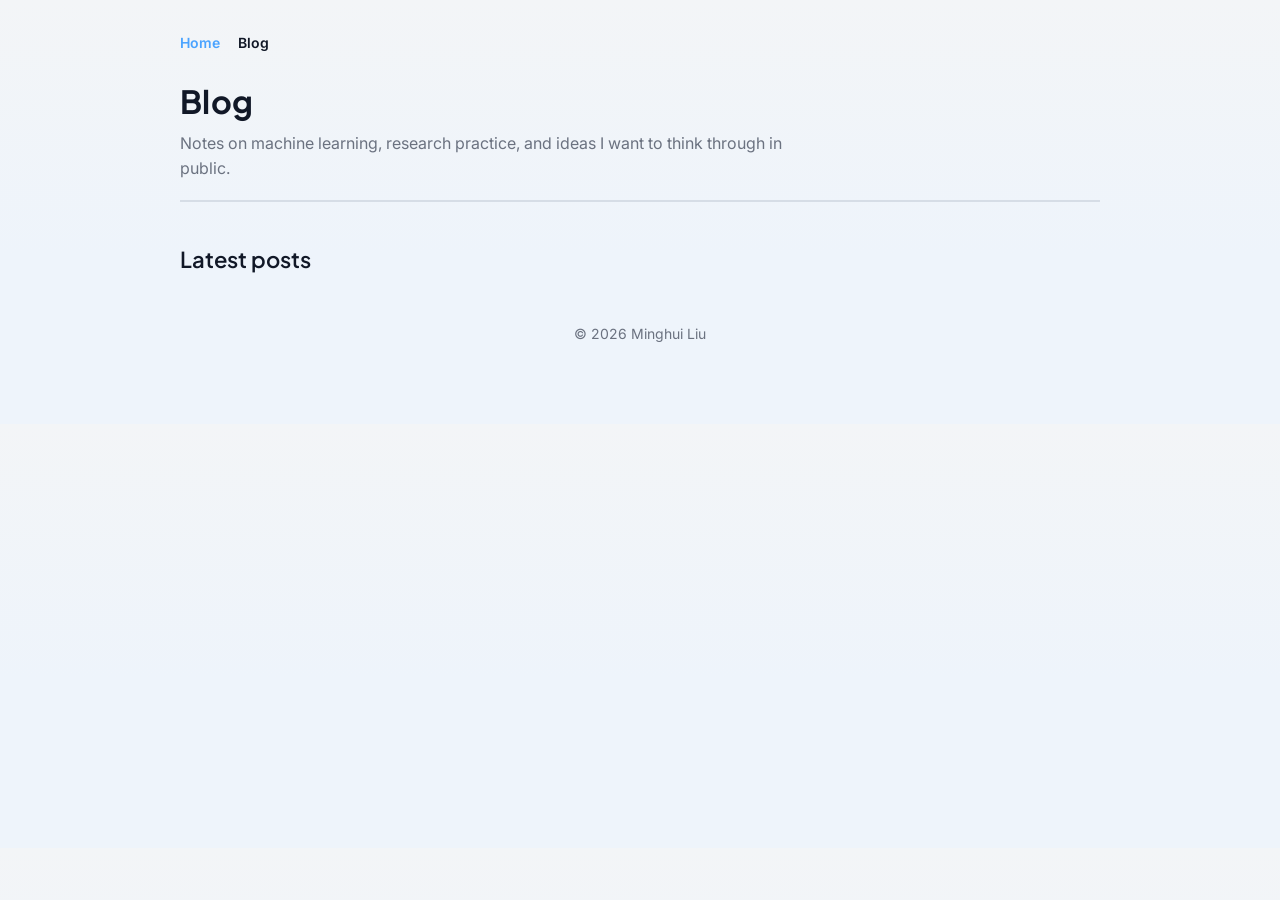
==== blog/index.html @ 13716c1e "Add beta-opsd paper, add blog index page, remove not used stylesheets" ====
<!DOCTYPE html>
<html lang="en">
<head>
  <meta charset="UTF-8" />
  <meta name="viewport" content="width=device-width, initial-scale=1" />
  <meta name="description" content="Notes on machine learning, research, and building reliable AI systems by Minghui Liu." />
  <title>Blog · Minghui Liu</title>
  <link rel="stylesheet" href="../styles.css" />
</head>
<body>
  <header class="page-header">
    <nav class="site-nav" aria-label="Primary navigation">
      <a href="../">Home</a>
      <a href="./" aria-current="page">Blog</a>
    </nav>
    <h1 class="page-title">Blog</h1>
    <p class="page-description">Notes on machine learning, research practice, and ideas I want to think through in public.</p>
  </header>

  <main>
    <section class="block" aria-labelledby="posts-heading">
      <h2 id="posts-heading">Latest posts</h2>
      <ol class="post-list">
        <!-- <li class="post-card">
          <time datetime="2026-08-12">August 12, 2026</time>
          <div>
            <h2><a href="building-better-evaluations.html">Building Better Evaluations for Reasoning Models</a><span class="draft-label">Preview</span></h2>
            <p class="post-summary">A practical sketch of what makes an evaluation informative, reproducible, and difficult to game.</p>
          </div>
        </li>
        <li class="post-card">
          <time datetime="2026-07-29">July 29, 2026</time>
          <div>
            <h2><a href="research-notes-that-compound.html">Research Notes That Compound Over Time</a><span class="draft-label">Preview</span></h2>
            <p class="post-summary">A lightweight system for turning daily experiments and questions into durable research context.</p>
          </div>
        </li>
        <li class="post-card">
          <time datetime="2026-07-10">July 10, 2026</time>
          <div>
            <h2><a href="why-efficiency-changes-behavior.html">Why Efficiency Changes Model Behavior</a><span class="draft-label">Preview</span></h2>
            <p class="post-summary">Some early intuitions about why inference constraints should be treated as part of a model's behavior.</p>
          </div>
        </li> -->
      </ol>
    </section>
  </main>

  <footer class="site-footer">
    <p>&copy; <span id="year"></span> Minghui Liu</p>
  </footer>
  <script src="../script.js"></script>
</body>
</html>
---- styles.css ----
@import url("https://fonts.googleapis.com/css2?family=Inter:wght@400;500;600;700&family=Plus+Jakarta+Sans:wght@400;600;700&display=swap");

:root {
  --bg: #f7f7f5;
  --fg: #141414;
  --muted: #5a5a5a;
  --accent: #1f6feb;
  --card: #ffffff;
  --border: #e0e0de;
  --font: "Helvetica Neue", Arial, sans-serif;
}

* {
  box-sizing: border-box;
}

body {
  margin: 0;
  font-family: var(--font);
  color: var(--fg);
  background: radial-gradient(circle at 20% 20%, rgba(31, 111, 235, 0.05), transparent 25%),
    radial-gradient(circle at 80% 0%, rgba(20, 20, 20, 0.06), transparent 35%),
    var(--bg);
  line-height: 1.6;
  padding: 32px 18px 64px;
}

a {
  color: var(--accent);
  text-decoration: none;
}

a:hover,
a:focus {
  text-decoration: underline;
}

main,
.site-header,
.site-footer {
  max-width: 760px;
  margin: 0 auto;
}

.site-header {
  display: flex;
  flex-direction: column;
  gap: 18px;
  padding: 24px;
  background: var(--card);
  border: 1px solid var(--border);
  border-radius: 16px;
  box-shadow: 0 12px 30px rgba(0, 0, 0, 0.04);
}

.theme-switcher {
  display: flex;
  align-items: center;
  justify-content: flex-end;
  gap: 8px;
  color: var(--muted);
  font-size: 14px;
}

.theme-switcher label {
  font-weight: 600;
}

.theme-switcher select {
  border: 1px solid var(--border);
  border-radius: 10px;
  padding: 7px 10px;
  background: var(--card);
  color: var(--fg);
  font: inherit;
  cursor: pointer;
}

.profile {
  display: grid;
  grid-template-columns: 160px 1fr;
  gap: 18px;
  align-items: center;
}

.profile__photo {
  width: 160px;
  height: 160px;
  border-radius: 16px;
  object-fit: cover;
  border: 1px solid var(--border);
}

.profile__name {
  margin: 0 0 4px;
  font-size: 32px;
}

.profile__title,
.profile__contact {
  margin: 2px 0;
  color: var(--muted);
}

.profile__intro {
  margin: 0;
  color: var(--fg);
}

.profile__links {
  display: flex;
  flex-wrap: wrap;
  gap: 10px;
  justify-content: center;
  align-items: center;
  margin: 0;
  color: var(--muted);
  font-size: 15px;
}

.block {
  margin-top: 24px;
  padding: 24px;
  background: var(--card);
  border: 1px solid var(--border);
  border-radius: 16px;
  box-shadow: 0 10px 24px rgba(0, 0, 0, 0.035);
}

.block h2 {
  margin: 0;
  font-size: 22px;
}

.block__header {
  display: flex;
  align-items: center;
  justify-content: space-between;
  gap: 12px;
  margin-bottom: 12px;
}

.filter-bar {
  display: flex;
  align-items: center;
  gap: 10px;
  margin-bottom: 12px;
  flex-wrap: wrap;
  color: var(--muted);
  font-size: 14px;
}

.filter-bar__label {
  font-weight: 600;
}

.filter-bar__buttons {
  display: flex;
  gap: 8px;
  flex-wrap: wrap;
}

.filter-btn {
  border: 1px solid var(--border);
  background: #fff;
  padding: 6px 10px;
  border-radius: 10px;
  cursor: pointer;
  color: var(--fg);
  font-size: 14px;
  transition: background 0.2s ease, border-color 0.2s ease, transform 0.2s ease;
}

.filter-btn:hover,
.filter-btn:focus {
  background: #eef3fb;
}

.filter-btn.is-active {
  background: #e6efff;
  border-color: #c8dbff;
}

.pill-list {
  display: flex;
  flex-wrap: wrap;
  gap: 10px;
  list-style: none;
  padding: 0;
  margin: 12px 0 0;
}

.pill-list li {
  padding: 8px 12px;
  border-radius: 20px;
  background: #eef3fb;
  color: #0c3c83;
  border: 1px solid #d7e4fb;
  font-size: 14px;
}

.timeline {
  list-style: none;
  padding: 0;
  margin: 12px 0 0;
  display: grid;
  gap: 8px;
}

.timeline li {
  display: grid;
  grid-template-columns: 96px 1fr;
  gap: 10px;
  padding: 10px;
  border: 1px solid var(--border);
  border-radius: 12px;
  background: #fbfbfa;
  font-size: 14px;
}

.timeline__date {
  font-weight: 600;
  color: var(--muted);
}

.timeline__text {
  color: var(--fg);
}

.pub-list {
  display: grid;
  gap: 12px;
}

.pub-item {
  border: 1px solid var(--border);
  border-radius: 12px;
  padding: 14px;
  background: #fbfbfa;
  display: grid;
  grid-template-columns: 140px 1fr;
  gap: 14px;
  align-items: start;
}

.pub-thumb {
  width: 100%;
  height: 100%;
  max-height: 160px;
  object-fit: cover;
  border-radius: 10px;
  border: 1px solid var(--border);
}

.pub-body {
  display: grid;
  gap: 4px;
}

.pub-title {
  margin: 0 0 4px;
  font-weight: 700;
}

.pub-meta {
  margin: 0 0 8px;
  color: var(--muted);
}

.pub-links {
  display: flex;
  gap: 12px;
  flex-wrap: wrap;
  font-size: 14px;
  margin-bottom: 8px;
}

.pub-links a {
  padding: 6px 10px;
  border-radius: 10px;
  border: 1px solid var(--border);
  background: #fff;
}

.pub-links a.disabled {
  background: #f0f0f0;
  color: #999;
  cursor: not-allowed;
  opacity: 0.5;
  pointer-events: none;
}

.link-wrapper {
  position: relative;
  display: inline-flex;
  align-items: center;
}

.link-wrapper[data-tooltip]:hover::after {
  content: attr(data-tooltip);
  position: absolute;
  bottom: 100%;
  left: 50%;
  transform: translateX(-50%);
  background: var(--fg);
  color: var(--bg);
  padding: 6px 10px;
  border-radius: 6px;
  font-size: 13px;
  white-space: nowrap;
  margin-bottom: 8px;
  z-index: 1000;
  box-shadow: 0 2px 8px rgba(0, 0, 0, 0.15);
}

.link-wrapper[data-tooltip]:hover::before {
  content: '';
  position: absolute;
  bottom: 100%;
  left: 50%;
  transform: translateX(-50%);
  border: 5px solid transparent;
  border-top-color: var(--fg);
  margin-bottom: 3px;
  z-index: 1000;
}

.tag-list {
  list-style: none;
  padding: 0;
  margin: 0 0 6px;
  display: flex;
  gap: 8px;
  flex-wrap: wrap;
}

.tag {
  padding: 4px 8px;
  border-radius: 8px;
  background: #eef3fb;
  color: #0c3c83;
  border: 1px solid #d7e4fb;
  font-size: 12px;
}

.pub-notes {
  margin: 0;
  color: var(--fg);
}

.list-plain {
  list-style: none;
  padding: 0;
  margin: 12px 0 0;
  display: grid;
  gap: 8px;
}

.btn-ghost {
  border: 1px solid var(--border);
  background: transparent;
  padding: 6px 10px;
  border-radius: 10px;
  cursor: pointer;
  color: var(--fg);
  transition: background 0.2s ease, transform 0.2s ease;
}

.btn-ghost:hover,
.btn-ghost:focus {
  background: #eef3fb;
}

.btn-ghost:active {
  transform: translateY(1px);
}

.site-footer {
  margin-top: 28px;
  color: var(--muted);
  text-align: center;
  font-size: 14px;
}

@media (max-width: 720px) {
  body {
    padding: 18px 14px 48px;
  }

  .profile {
    grid-template-columns: 1fr;
    text-align: center;
  }

  .profile__photo {
    margin: 0 auto;
  }

  .timeline li {
    grid-template-columns: 1fr;
  }

  .pub-item {
    grid-template-columns: 1fr;
  }

  .pub-thumb {
    max-height: 220px;
  }
}

/* Flat haze theme — the site's single active visual style. */
:root {
  --bg: #f3f5f7;
  --fg: #111827;
  --muted: #6b7280;
  --accent: #4aa3ff;
  --card: transparent;
  --border: #d6dde6;
  --font: "Inter", system-ui, -apple-system, "Segoe UI", Roboto, "Helvetica Neue", Arial;
}

body {
  background: linear-gradient(180deg, var(--bg), #eef4fb 60%);
  color: var(--fg);
}

main,
.site-header,
.site-footer {
  max-width: 920px;
}

.site-header {
  border: 0;
  border-bottom: 2px solid var(--border);
  background: transparent;
  box-shadow: none;
  padding: 0 0 18px;
}

.profile {
  grid-template-columns: 140px 1fr;
}

.profile__photo {
  width: 140px;
  height: 140px;
  border-radius: 6px;
  border: 1px solid var(--border);
}

.profile__name,
.page-title,
.post-title {
  font-family: "Plus Jakarta Sans", sans-serif;
  font-weight: 700;
  letter-spacing: 0.01em;
}

.block {
  margin-top: 22px;
  padding: 18px 0;
  border: 0;
  border-bottom: 1px solid var(--border);
  background: transparent;
  box-shadow: none;
  border-radius: 0;
}

.block:last-of-type {
  border-bottom: 0;
}

.block h2 {
  font-family: "Plus Jakarta Sans", sans-serif;
  font-weight: 600;
  color: var(--fg);
}

.pub-item,
.timeline li {
  background: transparent;
  border: 0;
  padding: 10px 0;
  display: grid;
  grid-template-columns: 120px 1fr;
  gap: 12px;
  align-items: start;
}

.pub-thumb {
  max-height: 120px;
  border-radius: 6px;
  border: 1px solid var(--border);
}

.pub-body {
  gap: 6px;
}

.pub-title {
  font-weight: 700;
}

.pub-links a {
  background: rgba(74, 163, 255, 0.08);
  color: var(--accent);
  border: 1px solid rgba(74, 163, 255, 0.14);
  padding: 6px 10px;
  border-radius: 6px;
}

.filter-btn,
.btn-ghost,
.theme-switcher select {
  border-radius: 8px;
  background: transparent;
  border: 1px solid var(--border);
  padding: 6px 10px;
}

.filter-btn.is-active {
  background: rgba(74, 163, 255, 0.12);
  border-color: rgba(74, 163, 255, 0.18);
}

.pill-list li,
.tag {
  background: transparent;
  border: 1px solid var(--border);
  color: var(--muted);
  padding: 6px 10px;
  border-radius: 8px;
}

/* Shared blog layout. */
.page-header {
  max-width: 920px;
  margin: 0 auto;
  padding-bottom: 18px;
  border-bottom: 2px solid var(--border);
}

.site-nav {
  display: flex;
  gap: 18px;
  align-items: center;
  margin-bottom: 28px;
  font-size: 14px;
  font-weight: 600;
}

.site-nav a[aria-current="page"] {
  color: var(--fg);
}

.page-title,
.post-title {
  margin: 0;
  line-height: 1.2;
}

.page-description,
.post-meta,
.post-summary {
  color: var(--muted);
}

.page-description {
  max-width: 640px;
  margin: 10px 0 0;
}

.post-list {
  list-style: none;
  margin: 0;
  padding: 0;
}

.post-card {
  display: grid;
  grid-template-columns: 140px 1fr;
  gap: 24px;
  padding: 24px 0;
  border-bottom: 1px solid var(--border);
}

.post-card:last-child {
  border-bottom: 0;
}

.post-card time {
  color: var(--muted);
  font-size: 14px;
}

.post-card h2 {
  margin: 0 0 6px;
  font: 600 20px/1.35 "Plus Jakarta Sans", sans-serif;
}

.post-card p {
  margin: 0;
}

.draft-label {
  display: inline-block;
  margin-left: 8px;
  padding: 2px 7px;
  border: 1px solid var(--border);
  border-radius: 999px;
  color: var(--muted);
  font-size: 11px;
  font-weight: 600;
  letter-spacing: 0.06em;
  text-transform: uppercase;
  vertical-align: middle;
}

.post {
  max-width: 720px;
  margin: 34px auto 0;
}

.post-header {
  margin-bottom: 32px;
}

.post-meta {
  margin: 12px 0 0;
  font-size: 14px;
}

.post-summary {
  margin: 18px 0 0;
  font-size: 18px;
}

.post-content h2 {
  margin: 34px 0 10px;
  font: 600 22px/1.35 "Plus Jakarta Sans", sans-serif;
}

.post-content h3 {
  margin: 28px 0 8px;
}

.post-content p,
.post-content ul,
.post-content ol {
  margin: 0 0 18px;
}

.post-content blockquote {
  margin: 24px 0;
  padding: 2px 0 2px 18px;
  border-left: 3px solid var(--accent);
  color: var(--muted);
}

.post-content code {
  padding: 2px 5px;
  border: 1px solid var(--border);
  border-radius: 4px;
  background: rgba(255, 255, 255, 0.45);
  font-size: 0.9em;
}

.post-content pre {
  margin: 24px 0;
  padding: 18px;
  overflow-x: auto;
  border: 1px solid var(--border);
  border-radius: 8px;
  background: #111827;
  color: #e5e7eb;
  line-height: 1.55;
  tab-size: 2;
}

.post-content pre code {
  padding: 0;
  border: 0;
  background: transparent;
  color: inherit;
  font: 13px/1.55 ui-monospace, SFMono-Regular, Menlo, Monaco, Consolas, "Liberation Mono", monospace;
}

.math-display {
  margin: 24px 0;
  overflow-x: auto;
}

.back-link {
  display: inline-block;
  margin-top: 36px;
}

@media (max-width: 720px) {
  .profile {
    grid-template-columns: 1fr;
    text-align: center;
  }

  .pub-item,
  .post-card {
    grid-template-columns: 1fr;
  }

  .pub-thumb {
    max-height: 180px;
    margin: 0 auto;
  }

  .post-card {
    gap: 6px;
  }
}
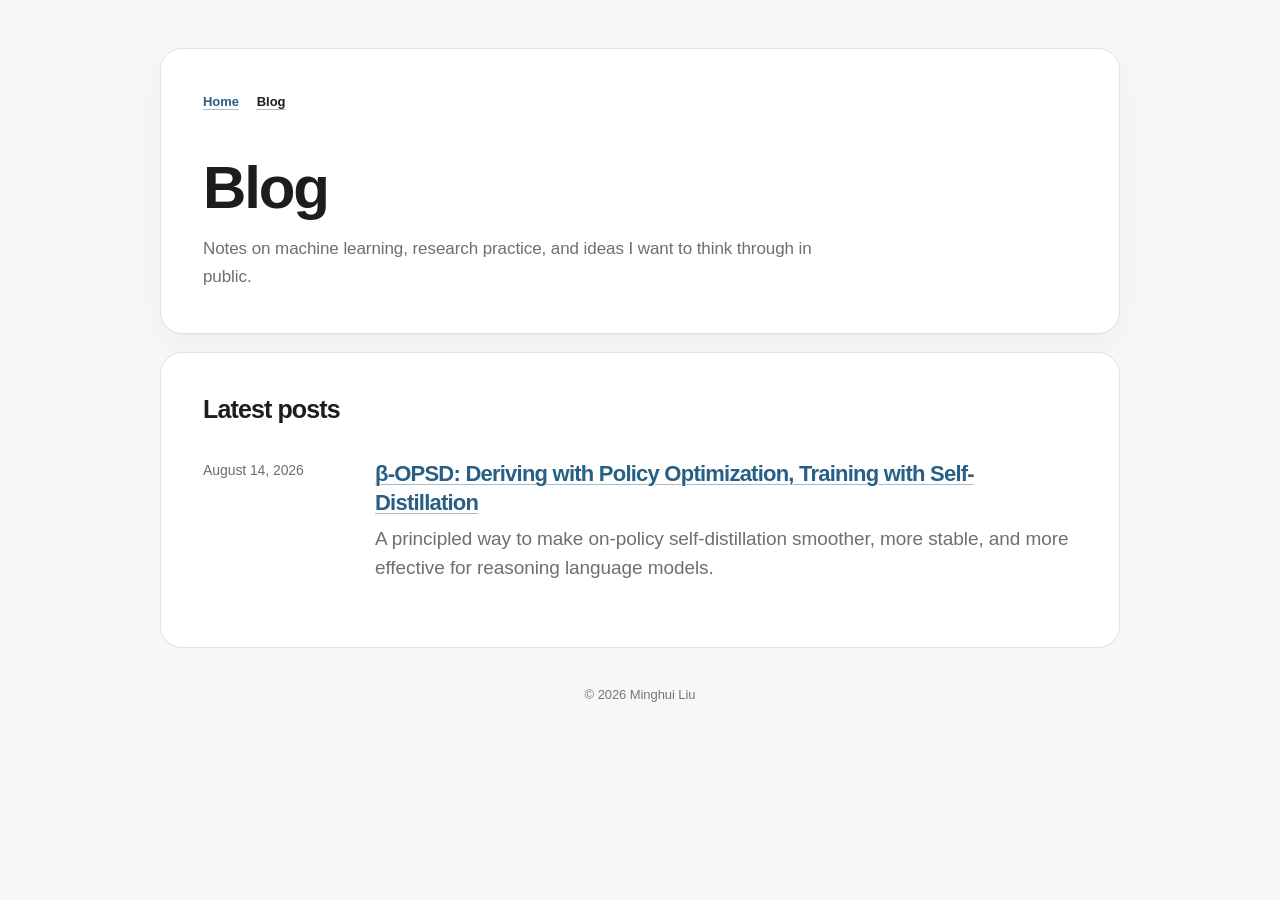
==== commit 295ae332: "Publish Beta-OPSD blog post and paper abstracts" ====
--- a/blog/index.html
+++ b/blog/index.html
@@ -21,6 +21,13 @@
     <section class="block" aria-labelledby="posts-heading">
       <h2 id="posts-heading">Latest posts</h2>
       <ol class="post-list">
+        <li class="post-card">
+          <time datetime="2026-08-14">August 14, 2026</time>
+          <div>
+            <h2><a href="beta-opsd.html">β-OPSD: Deriving with Policy Optimization, Training with Self-Distillation</a></h2>
+            <p class="post-summary">A principled way to make on-policy self-distillation smoother, more stable, and more effective for reasoning language models.</p>
+          </div>
+        </li>
         <!-- <li class="post-card">
           <time datetime="2026-08-12">August 12, 2026</time>
           <div>
--- a/styles.css
+++ b/styles.css
@@ -1,5 +1,4 @@
-@import url("https://fonts.googleapis.com/css2?family=Inter:wght@400;500;600;700&family=Plus+Jakarta+Sans:wght@400;600;700&display=swap");
-
+/* Shared structure for the homepage and blog. */
 :root {
   --bg: #f7f7f5;
   --fg: #141414;
@@ -409,131 +408,6 @@
   }
 }
 
-/* Flat haze theme — the site's single active visual style. */
-:root {
-  --bg: #f3f5f7;
-  --fg: #111827;
-  --muted: #6b7280;
-  --accent: #4aa3ff;
-  --card: transparent;
-  --border: #d6dde6;
-  --font: "Inter", system-ui, -apple-system, "Segoe UI", Roboto, "Helvetica Neue", Arial;
-}
-
-body {
-  background: linear-gradient(180deg, var(--bg), #eef4fb 60%);
-  color: var(--fg);
-}
-
-main,
-.site-header,
-.site-footer {
-  max-width: 920px;
-}
-
-.site-header {
-  border: 0;
-  border-bottom: 2px solid var(--border);
-  background: transparent;
-  box-shadow: none;
-  padding: 0 0 18px;
-}
-
-.profile {
-  grid-template-columns: 140px 1fr;
-}
-
-.profile__photo {
-  width: 140px;
-  height: 140px;
-  border-radius: 6px;
-  border: 1px solid var(--border);
-}
-
-.profile__name,
-.page-title,
-.post-title {
-  font-family: "Plus Jakarta Sans", sans-serif;
-  font-weight: 700;
-  letter-spacing: 0.01em;
-}
-
-.block {
-  margin-top: 22px;
-  padding: 18px 0;
-  border: 0;
-  border-bottom: 1px solid var(--border);
-  background: transparent;
-  box-shadow: none;
-  border-radius: 0;
-}
-
-.block:last-of-type {
-  border-bottom: 0;
-}
-
-.block h2 {
-  font-family: "Plus Jakarta Sans", sans-serif;
-  font-weight: 600;
-  color: var(--fg);
-}
-
-.pub-item,
-.timeline li {
-  background: transparent;
-  border: 0;
-  padding: 10px 0;
-  display: grid;
-  grid-template-columns: 120px 1fr;
-  gap: 12px;
-  align-items: start;
-}
-
-.pub-thumb {
-  max-height: 120px;
-  border-radius: 6px;
-  border: 1px solid var(--border);
-}
-
-.pub-body {
-  gap: 6px;
-}
-
-.pub-title {
-  font-weight: 700;
-}
-
-.pub-links a {
-  background: rgba(74, 163, 255, 0.08);
-  color: var(--accent);
-  border: 1px solid rgba(74, 163, 255, 0.14);
-  padding: 6px 10px;
-  border-radius: 6px;
-}
-
-.filter-btn,
-.btn-ghost,
-.theme-switcher select {
-  border-radius: 8px;
-  background: transparent;
-  border: 1px solid var(--border);
-  padding: 6px 10px;
-}
-
-.filter-btn.is-active {
-  background: rgba(74, 163, 255, 0.12);
-  border-color: rgba(74, 163, 255, 0.18);
-}
-
-.pill-list li,
-.tag {
-  background: transparent;
-  border: 1px solid var(--border);
-  color: var(--muted);
-  padding: 6px 10px;
-  border-radius: 8px;
-}
-
 /* Shared blog layout. */
 .page-header {
   max-width: 920px;
@@ -717,3 +591,580 @@
     gap: 6px;
   }
 }
+
+/*
+ * Modern minimal theme used throughout the site.
+ */
+
+:root {
+  --bg: #f7f7f5;
+  --fg: #1d1d1f;
+  --muted: #6e6e73;
+  --accent: #1d1d1f;
+  --link: #285f85;
+  --link-hover: #174563;
+  --card: #ffffff;
+  --border: #e2e2df;
+  --font: -apple-system, BlinkMacSystemFont, "Segoe UI", Helvetica, Arial, sans-serif;
+}
+
+body {
+  background: var(--bg);
+  color: var(--fg);
+  font-size: 16px;
+  line-height: 1.65;
+  letter-spacing: -0.005em;
+  padding: 48px 22px 72px;
+}
+
+a {
+  color: var(--link);
+  text-decoration-line: underline;
+  text-decoration-color: rgba(40, 95, 133, 0.42);
+  text-decoration-thickness: 1px;
+  text-underline-offset: 3px;
+}
+
+a:hover,
+a:focus-visible {
+  color: var(--link-hover);
+  text-decoration-color: currentColor;
+  text-decoration-thickness: 2px;
+}
+
+main,
+.site-header,
+.page-header,
+.site-footer {
+  max-width: 960px;
+}
+
+.site-header,
+.page-header {
+  padding: 42px;
+  border: 1px solid var(--border);
+  border-radius: 22px;
+  background: var(--card);
+  box-shadow: 0 1px 2px rgba(0, 0, 0, 0.025), 0 12px 36px rgba(0, 0, 0, 0.035);
+}
+
+.profile {
+  grid-template-columns: 144px 1fr;
+  gap: 32px;
+}
+
+.profile__photo {
+  width: 144px;
+  height: 144px;
+  border: 1px solid var(--border);
+  border-radius: 18px;
+  filter: none;
+}
+
+.profile__name,
+.page-title,
+.post-title,
+.block h2,
+.post-card h2,
+.post-content h2 {
+  font-family: var(--font);
+  letter-spacing: -0.035em;
+}
+
+.profile__name {
+  margin-bottom: 10px;
+  font-size: clamp(36px, 5vw, 52px);
+  font-weight: 650;
+  line-height: 1.05;
+}
+
+.profile__title,
+.profile__contact {
+  font-size: 15px;
+}
+
+.profile__intro {
+  max-width: 760px;
+  color: #343437;
+}
+
+.profile__links {
+  justify-content: flex-start;
+  gap: 10px 14px;
+  font-size: 14px;
+  font-weight: 550;
+}
+
+.block {
+  margin-top: 18px;
+  padding: 36px 42px;
+  border: 1px solid var(--border);
+  border-radius: 22px;
+  background: var(--card);
+  box-shadow: 0 1px 2px rgba(0, 0, 0, 0.02);
+}
+
+.block:last-of-type {
+  border-bottom: 1px solid var(--border);
+}
+
+.block h2 {
+  font-size: 25px;
+  font-weight: 650;
+}
+
+.block__header {
+  margin-bottom: 20px;
+}
+
+.pill-list {
+  gap: 8px;
+  margin-top: 18px;
+}
+
+.pill-list li,
+.tag {
+  padding: 6px 11px;
+  border: 1px solid var(--border);
+  border-radius: 999px;
+  background: #fafaf9;
+  color: #555559;
+  font-size: 12px;
+  font-weight: 550;
+}
+
+.timeline {
+  gap: 0;
+}
+
+.timeline li {
+  grid-template-columns: 118px 1fr;
+  gap: 20px;
+  padding: 15px 0;
+  border: 0;
+  border-bottom: 1px solid var(--border);
+  border-radius: 0;
+  background: transparent;
+}
+
+.timeline li:last-child {
+  border-bottom: 0;
+}
+
+.timeline__date {
+  color: var(--fg);
+  font-weight: 600;
+}
+
+.filter-bar {
+  align-items: flex-start;
+  margin-bottom: 24px;
+}
+
+.filter-bar__buttons {
+  gap: 6px;
+}
+
+.filter-btn,
+.btn-ghost {
+  padding: 7px 12px;
+  border: 1px solid var(--border);
+  border-radius: 999px;
+  background: #fafaf9;
+  color: var(--muted);
+  font-family: inherit;
+  font-size: 13px;
+  font-weight: 550;
+}
+
+.filter-btn:hover,
+.filter-btn:focus-visible,
+.btn-ghost:hover,
+.btn-ghost:focus-visible {
+  border-color: #bcbcb7;
+  background: #f3f3f1;
+  color: var(--fg);
+}
+
+.filter-btn.is-active {
+  border-color: var(--fg);
+  background: var(--fg);
+  color: #ffffff;
+}
+
+.pub-list {
+  gap: 0;
+}
+
+.pub-item {
+  grid-template-columns: 148px 1fr;
+  gap: 24px;
+  padding: 26px 0;
+  border: 0;
+  border-bottom: 1px solid var(--border);
+  border-radius: 0;
+  background: transparent;
+}
+
+.pub-item:first-child {
+  padding-top: 10px;
+}
+
+.pub-item:last-child {
+  padding-bottom: 4px;
+  border-bottom: 0;
+}
+
+.pub-thumb {
+  max-height: 132px;
+  border: 1px solid var(--border);
+  border-radius: 12px;
+  filter: none;
+}
+
+.pub-body {
+  gap: 5px;
+}
+
+.pub-title {
+  font-size: 17px;
+  font-weight: 650;
+  line-height: 1.4;
+}
+
+.pub-meta {
+  margin-bottom: 5px;
+  font-size: 14px;
+}
+
+.pub-links {
+  gap: 8px;
+}
+
+.pub-links a {
+  padding: 4px 10px;
+  border: 1px solid var(--border);
+  border-radius: 999px;
+  background: transparent;
+  color: var(--link);
+  font-size: 12px;
+  font-weight: 600;
+  text-decoration: none;
+}
+
+.pub-links a:hover,
+.pub-links a:focus-visible {
+  border-color: #bcbcb7;
+  background: #f3f3f1;
+  text-decoration: none;
+}
+
+.pub-abstract {
+  margin-top: 4px;
+  border: 1px solid var(--border);
+  border-radius: 10px;
+  background: #fafaf9;
+}
+
+.pub-abstract summary {
+  display: flex;
+  align-items: center;
+  justify-content: space-between;
+  gap: 12px;
+  padding: 9px 12px;
+  color: var(--link);
+  font-size: 13px;
+  font-weight: 600;
+  cursor: pointer;
+  list-style: none;
+  user-select: none;
+}
+
+.pub-abstract summary::-webkit-details-marker {
+  display: none;
+}
+
+.pub-abstract summary::after {
+  content: "+";
+  color: var(--muted);
+  font-size: 18px;
+  font-weight: 400;
+  line-height: 1;
+}
+
+.pub-abstract[open] summary::after {
+  content: "−";
+}
+
+.pub-abstract summary:hover,
+.pub-abstract summary:focus-visible {
+  color: var(--link-hover);
+  background: #f3f3f1;
+}
+
+.pub-abstract[open] summary {
+  border-bottom: 1px solid var(--border);
+}
+
+.pub-abstract p {
+  margin: 0;
+  padding: 14px 16px 16px;
+  color: #48484b;
+  font-size: 13px;
+  line-height: 1.65;
+}
+
+.site-nav {
+  margin-bottom: 44px;
+  font-size: 13px;
+  font-weight: 600;
+}
+
+.page-title,
+.post-title {
+  max-width: 780px;
+  font-size: clamp(38px, 6vw, 60px);
+  font-weight: 650;
+  line-height: 1.08;
+}
+
+.page-description {
+  margin-top: 14px;
+  font-size: 17px;
+}
+
+.post-card {
+  grid-template-columns: 148px 1fr;
+  gap: 24px;
+  padding: 28px 0;
+  border-color: var(--border);
+}
+
+.post-card h2 {
+  font-size: 22px;
+  font-weight: 650;
+}
+
+.draft-label {
+  border-color: var(--border);
+  background: #fafaf9;
+}
+
+.post {
+  max-width: 960px;
+  padding: 42px;
+  border: 1px solid var(--border);
+  border-radius: 22px;
+  background: var(--card);
+  box-shadow: 0 1px 2px rgba(0, 0, 0, 0.02), 0 12px 36px rgba(0, 0, 0, 0.03);
+}
+
+.post-shell {
+  max-width: 960px;
+  margin: 0 auto;
+  padding: 42px;
+  border: 1px solid var(--border);
+  border-radius: 22px;
+  background: var(--card);
+  box-shadow: 0 1px 2px rgba(0, 0, 0, 0.02), 0 12px 36px rgba(0, 0, 0, 0.03);
+}
+
+.post-shell .page-header {
+  max-width: none;
+  padding: 0;
+  border: 0;
+  border-radius: 0;
+  background: transparent;
+  box-shadow: none;
+}
+
+.post-shell .post {
+  max-width: none;
+  margin-top: 42px;
+  padding: 0;
+  border: 0;
+  border-radius: 0;
+  background: transparent;
+  box-shadow: none;
+}
+
+.post > article {
+  max-width: 760px;
+  margin: 0 auto;
+}
+
+.post-header {
+  margin-bottom: 42px;
+}
+
+.page-header .post-header {
+  max-width: 760px;
+  margin: 0 auto;
+}
+
+.post-summary {
+  font-size: 19px;
+  line-height: 1.55;
+}
+
+.post-byline {
+  margin-top: 20px;
+  color: var(--muted);
+  font-size: 14px;
+}
+
+.post-byline p {
+  margin: 3px 0;
+}
+
+.post-byline strong {
+  color: var(--fg);
+}
+
+.post-figure {
+  margin: 34px 0;
+}
+
+.post-figure img {
+  display: block;
+  width: 100%;
+  height: auto;
+  border: 1px solid var(--border);
+  border-radius: 12px;
+  background: #ffffff;
+}
+
+.post-figure figcaption {
+  margin-top: 10px;
+  color: var(--muted);
+  font-size: 13px;
+  text-align: center;
+}
+
+.post-content .tldr {
+  padding: 18px 20px;
+  border: 1px solid var(--border);
+  border-left: 4px solid var(--link);
+  border-radius: 10px;
+  background: #fafaf9;
+}
+
+.post-content .tldr p {
+  margin: 0;
+}
+
+.table-wrap {
+  margin: 24px 0;
+  overflow-x: auto;
+}
+
+.post-content table {
+  width: 100%;
+  border-collapse: collapse;
+  font-size: 14px;
+  font-variant-numeric: tabular-nums;
+}
+
+.post-content th,
+.post-content td {
+  padding: 11px 14px;
+  border-bottom: 1px solid var(--border);
+  text-align: right;
+  white-space: nowrap;
+}
+
+.post-content th {
+  background: #fafaf9;
+  color: var(--muted);
+  font-size: 12px;
+  font-weight: 650;
+  text-transform: uppercase;
+  letter-spacing: 0.035em;
+}
+
+.post-content th:first-child,
+.post-content td:first-child {
+  text-align: left;
+}
+
+.post-content h2 {
+  font-size: 24px;
+  font-weight: 650;
+}
+
+.post-content blockquote {
+  padding: 4px 0 4px 20px;
+  border-left: 2px solid var(--fg);
+  color: #48484b;
+}
+
+.post-content pre {
+  border: 1px solid #29292b;
+  border-radius: 12px;
+  background: #1d1d1f;
+}
+
+.site-footer {
+  margin-top: 36px;
+  color: #77777b;
+  font-size: 13px;
+}
+
+@media (max-width: 720px) {
+  body {
+    padding: 18px 14px 48px;
+  }
+
+  .site-header,
+  .page-header,
+  .block,
+  .post {
+    padding: 26px 22px;
+    border-radius: 16px;
+  }
+
+  .post-shell {
+    padding: 26px 22px;
+    border-radius: 16px;
+  }
+
+  .profile,
+  .pub-item,
+  .post-card {
+    grid-template-columns: 1fr;
+  }
+
+  .profile {
+    gap: 22px;
+    text-align: left;
+  }
+
+  .profile__photo {
+    width: 120px;
+    height: 120px;
+    margin: 0;
+  }
+
+  .timeline li {
+    grid-template-columns: 1fr;
+    gap: 3px;
+  }
+
+  .pub-item,
+  .post-card {
+    gap: 14px;
+  }
+
+  .pub-thumb {
+    margin: 0;
+  }
+}
+
+@media (prefers-reduced-motion: reduce) {
+  *,
+  *::before,
+  *::after {
+    scroll-behavior: auto !important;
+    transition: none !important;
+  }
+}
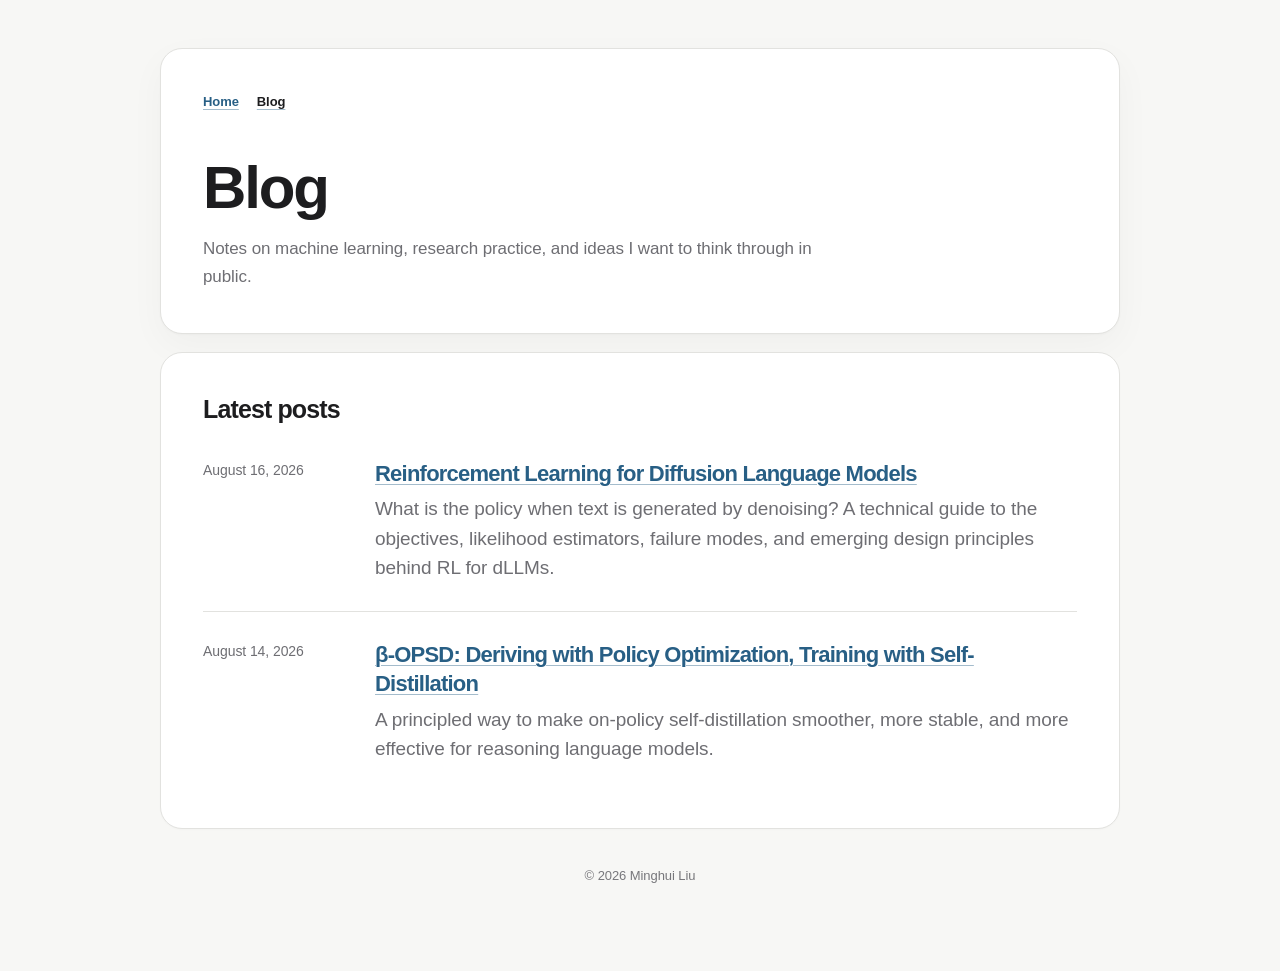
==== commit 42d46db8: "Revise and republish diffusion RL article" ====
--- a/blog/index.html
+++ b/blog/index.html
@@ -22,33 +22,19 @@
       <h2 id="posts-heading">Latest posts</h2>
       <ol class="post-list">
         <li class="post-card">
+          <time datetime="2026-08-16">August 16, 2026</time>
+          <div>
+            <h2><a href="reinforcement-learning-for-diffusion-language-models.html">Reinforcement Learning for Diffusion Language Models</a></h2>
+            <p class="post-summary">What is the policy when text is generated by denoising? A technical guide to the objectives, likelihood estimators, failure modes, and emerging design principles behind RL for dLLMs.</p>
+          </div>
+        </li>
+        <li class="post-card">
           <time datetime="2026-08-14">August 14, 2026</time>
           <div>
             <h2><a href="beta-opsd.html">β-OPSD: Deriving with Policy Optimization, Training with Self-Distillation</a></h2>
             <p class="post-summary">A principled way to make on-policy self-distillation smoother, more stable, and more effective for reasoning language models.</p>
           </div>
         </li>
-        <!-- <li class="post-card">
-          <time datetime="2026-08-12">August 12, 2026</time>
-          <div>
-            <h2><a href="building-better-evaluations.html">Building Better Evaluations for Reasoning Models</a><span class="draft-label">Preview</span></h2>
-            <p class="post-summary">A practical sketch of what makes an evaluation informative, reproducible, and difficult to game.</p>
-          </div>
-        </li>
-        <li class="post-card">
-          <time datetime="2026-07-29">July 29, 2026</time>
-          <div>
-            <h2><a href="research-notes-that-compound.html">Research Notes That Compound Over Time</a><span class="draft-label">Preview</span></h2>
-            <p class="post-summary">A lightweight system for turning daily experiments and questions into durable research context.</p>
-          </div>
-        </li>
-        <li class="post-card">
-          <time datetime="2026-07-10">July 10, 2026</time>
-          <div>
-            <h2><a href="why-efficiency-changes-behavior.html">Why Efficiency Changes Model Behavior</a><span class="draft-label">Preview</span></h2>
-            <p class="post-summary">Some early intuitions about why inference constraints should be treated as part of a model's behavior.</p>
-          </div>
-        </li> -->
       </ol>
     </section>
   </main>
@@ -57,5 +43,7 @@
     <p>&copy; <span id="year"></span> Minghui Liu</p>
   </footer>
   <script src="../script.js"></script>
+  <script data-goatcounter="https://mliu.goatcounter.com/count"
+          async src="//gc.zgo.at/count.js"></script>
 </body>
 </html>
--- a/styles.css
+++ b/styles.css
@@ -1025,6 +1025,125 @@
   margin: 34px 0;
 }
 
+.post-figure--float-right {
+  float: right;
+  width: 50%;
+  margin: 0 0 24px 28px;
+}
+
+.clear-float {
+  clear: both;
+}
+
+.floating-toc {
+  position: fixed;
+  top: 24px;
+  right: 24px;
+  z-index: 20;
+  color: var(--fg);
+}
+
+.floating-toc[open] {
+  width: min(300px, calc(100vw - 48px));
+  max-height: calc(100vh - 48px);
+  overflow: hidden;
+  border: 1px solid var(--border);
+  border-radius: 16px;
+  background: rgba(255, 255, 255, 0.96);
+  box-shadow: 0 16px 48px rgba(0, 0, 0, 0.13);
+  backdrop-filter: blur(16px);
+}
+
+.floating-toc summary {
+  display: flex;
+  align-items: center;
+  gap: 10px;
+  width: max-content;
+  margin-left: auto;
+  padding: 9px 13px;
+  border: 1px solid var(--border);
+  border-radius: 999px;
+  background: rgba(255, 255, 255, 0.96);
+  color: var(--fg);
+  font-size: 13px;
+  font-weight: 650;
+  line-height: 1;
+  cursor: pointer;
+  list-style: none;
+  box-shadow: 0 6px 22px rgba(0, 0, 0, 0.09);
+  backdrop-filter: blur(16px);
+}
+
+.floating-toc summary::-webkit-details-marker {
+  display: none;
+}
+
+.floating-toc summary::before {
+  content: "☰";
+  color: var(--muted);
+  font-size: 14px;
+}
+
+.floating-toc[open] summary {
+  width: auto;
+  margin: 0;
+  border: 0;
+  border-bottom: 1px solid var(--border);
+  border-radius: 0;
+  box-shadow: none;
+}
+
+.floating-toc[open] summary::before {
+  content: "×";
+  font-size: 18px;
+  font-weight: 400;
+}
+
+.floating-toc nav {
+  max-height: calc(100vh - 96px);
+  padding: 10px 10px 14px;
+  overflow-y: auto;
+}
+
+.post-content .floating-toc ol {
+  margin: 0;
+  padding: 0;
+  list-style: none;
+  counter-reset: toc-item;
+}
+
+.post-content .floating-toc li {
+  counter-increment: toc-item;
+}
+
+.floating-toc a {
+  display: grid;
+  grid-template-columns: 22px 1fr;
+  gap: 6px;
+  padding: 7px 8px;
+  border-radius: 8px;
+  color: #48484b;
+  font-size: 12px;
+  line-height: 1.35;
+  text-decoration: none;
+}
+
+.floating-toc a::before {
+  content: counter(toc-item) ".";
+  color: var(--muted);
+  font-variant-numeric: tabular-nums;
+}
+
+.floating-toc a:hover,
+.floating-toc a:focus-visible {
+  background: #f3f3f1;
+  color: var(--fg);
+}
+
+.post-content [id] {
+  scroll-margin-top: 24px;
+}
+
 .post-figure img {
   display: block;
   width: 100%;
@@ -1111,6 +1230,27 @@
 }
 
 @media (max-width: 720px) {
+  .floating-toc {
+    top: auto;
+    right: 14px;
+    bottom: 14px;
+  }
+
+  .floating-toc[open] {
+    width: min(320px, calc(100vw - 28px));
+    max-height: min(70vh, 560px);
+  }
+
+  .floating-toc nav {
+    max-height: calc(min(70vh, 560px) - 48px);
+  }
+
+  .post-figure--float-right {
+    float: none;
+    width: 100%;
+    margin: 34px 0;
+  }
+
   body {
     padding: 18px 14px 48px;
   }
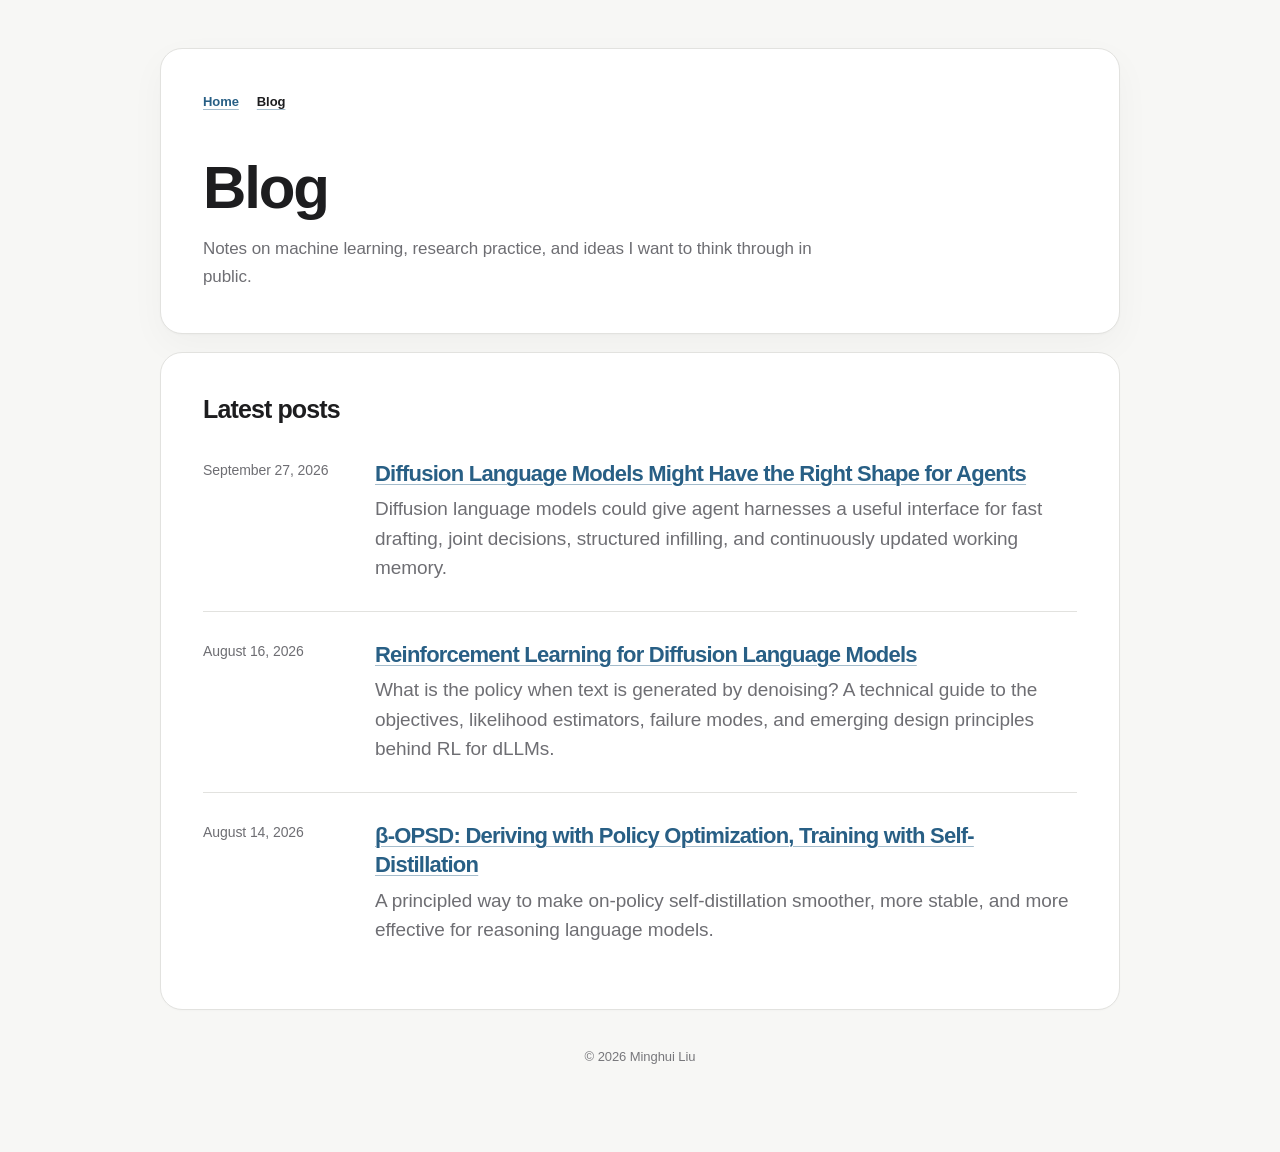
==== commit 375dd582: "Add blog post on diffusion language models for agents" ====
--- a/blog/index.html
+++ b/blog/index.html
@@ -21,6 +21,27 @@
     <section class="block" aria-labelledby="posts-heading">
       <h2 id="posts-heading">Latest posts</h2>
       <ol class="post-list">
+        <li class="post-card">
+          <time datetime="2026-09-27">September 27, 2026</time>
+          <div>
+            <h2><a href="diffusion-language-models-for-agents.html">Diffusion Language Models Might Have the Right Shape for Agents</a></h2>
+            <p class="post-summary">Diffusion language models could give agent harnesses a useful interface for fast drafting, joint decisions, structured infilling, and continuously updated working memory.</p>
+          </div>
+        </li>
+        <!-- <li class="post-card">
+          <time datetime="2026-09-13">September 13, 2026</time>
+          <div>
+            <h2><a href="from-math-rlvr-to-agent-rl.html">From Math RLVR to Agent RL: A Practical Introduction</a></h2>
+            <p class="post-summary">A practical bridge from math RLVR and GRPO to interactive agent training, covering credit assignment, exploration, rollout infrastructure, and policy freshness.</p>
+          </div>
+        </li> -->
+        <!-- <li class="post-card">
+          <time datetime="2026-08-19">August 19, 2026</time>
+          <div>
+            <h2><a href="when-a-models-wiser-self-becomes-a-bad-teacher.html">When a Model’s Wiser Self Becomes a Bad Teacher</a></h2>
+            <p class="post-summary">A researcher’s guide to why on-policy self-distillation can compress reasoning yet degrade strong thinking models, how proposed fixes relate, and which open problems matter next.</p>
+          </div>
+        </li> -->
         <li class="post-card">
           <time datetime="2026-08-16">August 16, 2026</time>
           <div>
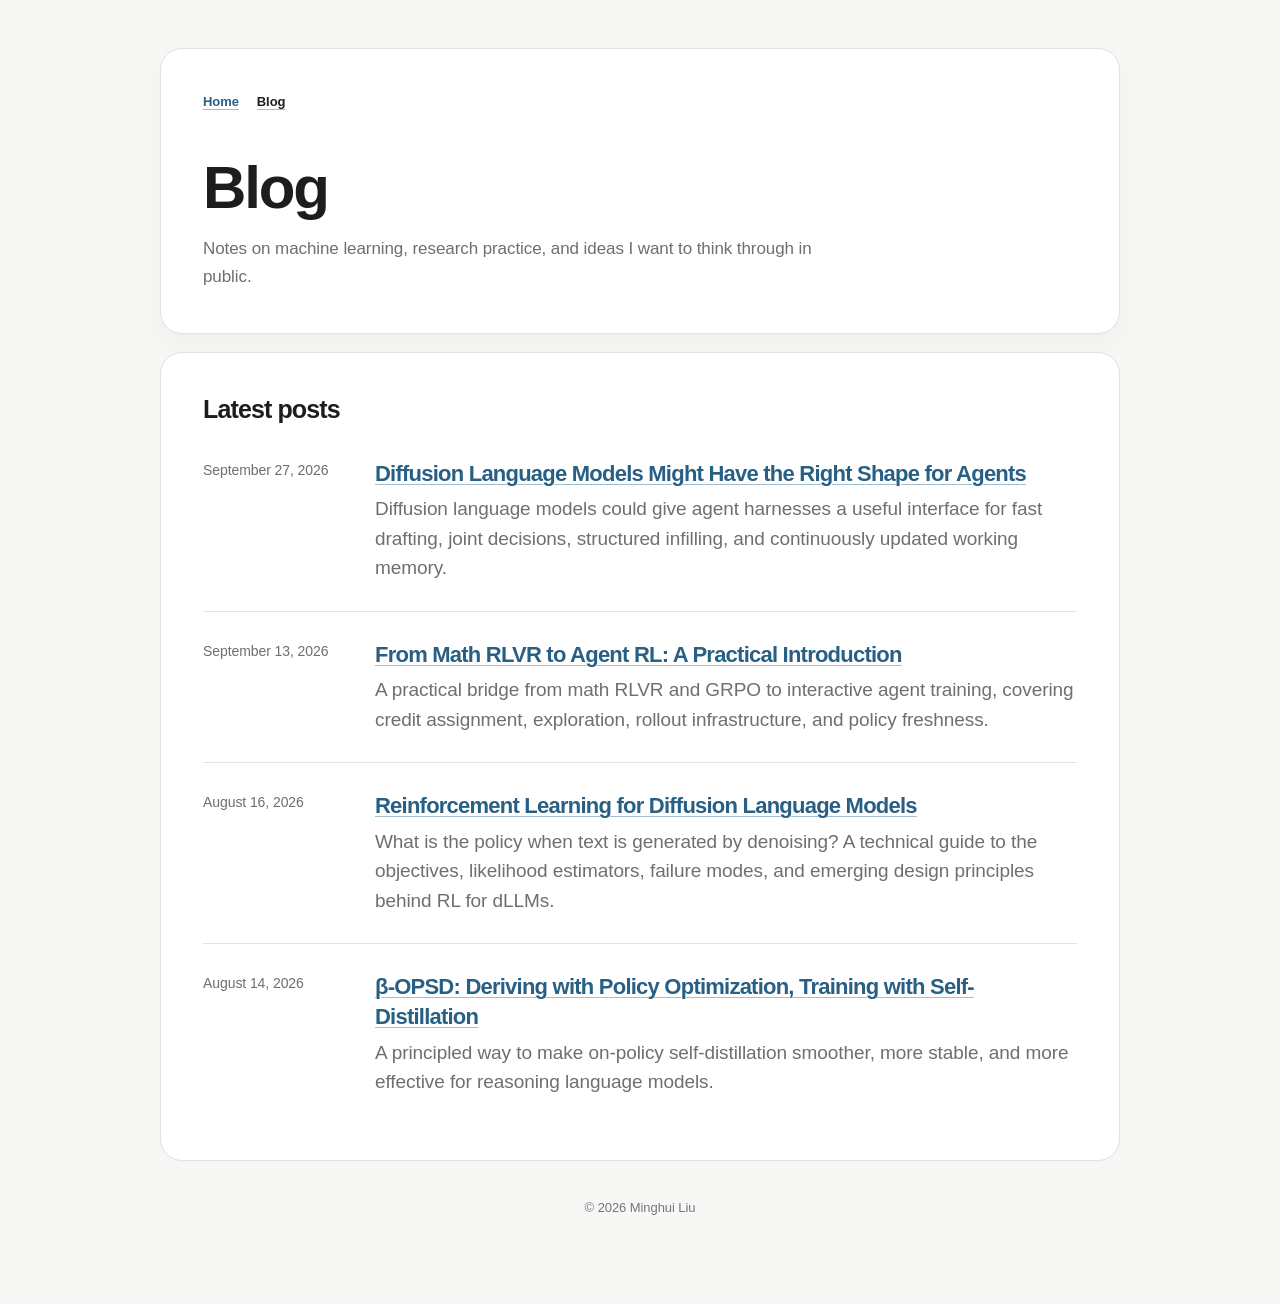
==== commit 5b78f677: "Refine math RLVR to agent RL post and add figures" ====
--- a/blog/index.html
+++ b/blog/index.html
@@ -28,13 +28,13 @@
             <p class="post-summary">Diffusion language models could give agent harnesses a useful interface for fast drafting, joint decisions, structured infilling, and continuously updated working memory.</p>
           </div>
         </li>
-        <!-- <li class="post-card">
+        <li class="post-card">
           <time datetime="2026-09-13">September 13, 2026</time>
           <div>
             <h2><a href="from-math-rlvr-to-agent-rl.html">From Math RLVR to Agent RL: A Practical Introduction</a></h2>
             <p class="post-summary">A practical bridge from math RLVR and GRPO to interactive agent training, covering credit assignment, exploration, rollout infrastructure, and policy freshness.</p>
           </div>
-        </li> -->
+        </li>
         <!-- <li class="post-card">
           <time datetime="2026-08-19">August 19, 2026</time>
           <div>
--- a/styles.css
+++ b/styles.css
@@ -688,6 +688,15 @@
   color: #343437;
 }
 
+.profile__bio {
+  display: grid;
+  gap: 12px;
+}
+
+.profile__bio .profile__intro {
+  margin: 0;
+}
+
 .profile__links {
   justify-content: flex-start;
   gap: 10px 14px;
@@ -731,6 +740,59 @@
   color: #555559;
   font-size: 12px;
   font-weight: 550;
+}
+
+.research-intro {
+  max-width: 760px;
+  margin: 14px 0 0;
+  color: #343437;
+}
+
+.research-collaboration {
+  max-width: 760px;
+  margin: 22px 0 0;
+  color: #343437;
+}
+
+.research-areas {
+  display: grid;
+  grid-template-columns: repeat(2, minmax(0, 1fr));
+  margin-top: 26px;
+  border-top: 1px solid var(--border);
+}
+
+.research-area {
+  padding: 24px 24px 24px 0;
+  border-bottom: 1px solid var(--border);
+}
+
+.research-area:nth-child(odd) {
+  padding-right: 30px;
+  border-right: 1px solid var(--border);
+}
+
+.research-area:nth-child(even) {
+  padding-left: 30px;
+}
+
+.research-area h3 {
+  margin: 0 0 8px;
+  font-size: 17px;
+  font-weight: 650;
+  letter-spacing: -0.02em;
+}
+
+.research-area p {
+  margin: 0;
+  color: #48484b;
+  font-size: 14px;
+  line-height: 1.65;
+}
+
+.research-area .research-area__works {
+  margin-top: 12px;
+  color: var(--muted);
+  font-size: 13px;
 }
 
 .timeline {
@@ -1229,6 +1291,99 @@
   font-size: 13px;
 }
 
+/* Readings page. */
+.reading-section__header {
+  display: flex;
+  align-items: baseline;
+  justify-content: space-between;
+  gap: 20px;
+  margin-bottom: 26px;
+}
+
+.reading-count {
+  color: var(--muted);
+  font-size: 13px;
+  white-space: nowrap;
+}
+
+.book-grid {
+  display: grid;
+  grid-template-columns: repeat(auto-fill, minmax(150px, 1fr));
+  gap: 34px 24px;
+}
+
+.book-card {
+  min-width: 0;
+}
+
+.book-cover {
+  display: block;
+  overflow: hidden;
+  aspect-ratio: 2 / 3;
+  border: 1px solid var(--border);
+  border-radius: 8px;
+  background: #ececea;
+  box-shadow: 0 8px 20px rgba(0, 0, 0, 0.08);
+  text-decoration: none;
+  transition: transform 160ms ease, box-shadow 160ms ease;
+}
+
+.book-cover:hover,
+.book-cover:focus-visible {
+  transform: translateY(-3px);
+  box-shadow: 0 12px 28px rgba(0, 0, 0, 0.13);
+}
+
+.book-cover img {
+  display: block;
+  width: 100%;
+  height: 100%;
+  object-fit: cover;
+}
+
+.book-cover__fallback {
+  display: grid;
+  width: 100%;
+  height: 100%;
+  place-items: center;
+  color: #77777b;
+  font-size: 42px;
+  font-weight: 600;
+}
+
+.book-card__text {
+  padding-top: 14px;
+}
+
+.book-card h3 {
+  margin: 0;
+  font-size: 15px;
+  font-weight: 650;
+  line-height: 1.35;
+  letter-spacing: -0.015em;
+}
+
+.book-card p {
+  margin: 5px 0 0;
+  color: var(--muted);
+  font-size: 13px;
+  line-height: 1.4;
+}
+
+.reading-status,
+.reading-notice {
+  color: var(--muted);
+}
+
+.reading-status {
+  grid-column: 1 / -1;
+  margin: 0;
+}
+
+.reading-status--error {
+  color: #8a3b35;
+}
+
 @media (max-width: 720px) {
   .floating-toc {
     top: auto;
@@ -1295,6 +1450,22 @@
     gap: 14px;
   }
 
+  .research-areas {
+    grid-template-columns: 1fr;
+  }
+
+  .research-area,
+  .research-area:nth-child(odd),
+  .research-area:nth-child(even) {
+    padding: 22px 0;
+    border-right: 0;
+  }
+
+  .book-grid {
+    grid-template-columns: repeat(2, minmax(0, 1fr));
+    gap: 28px 18px;
+  }
+
   .pub-thumb {
     margin: 0;
   }
